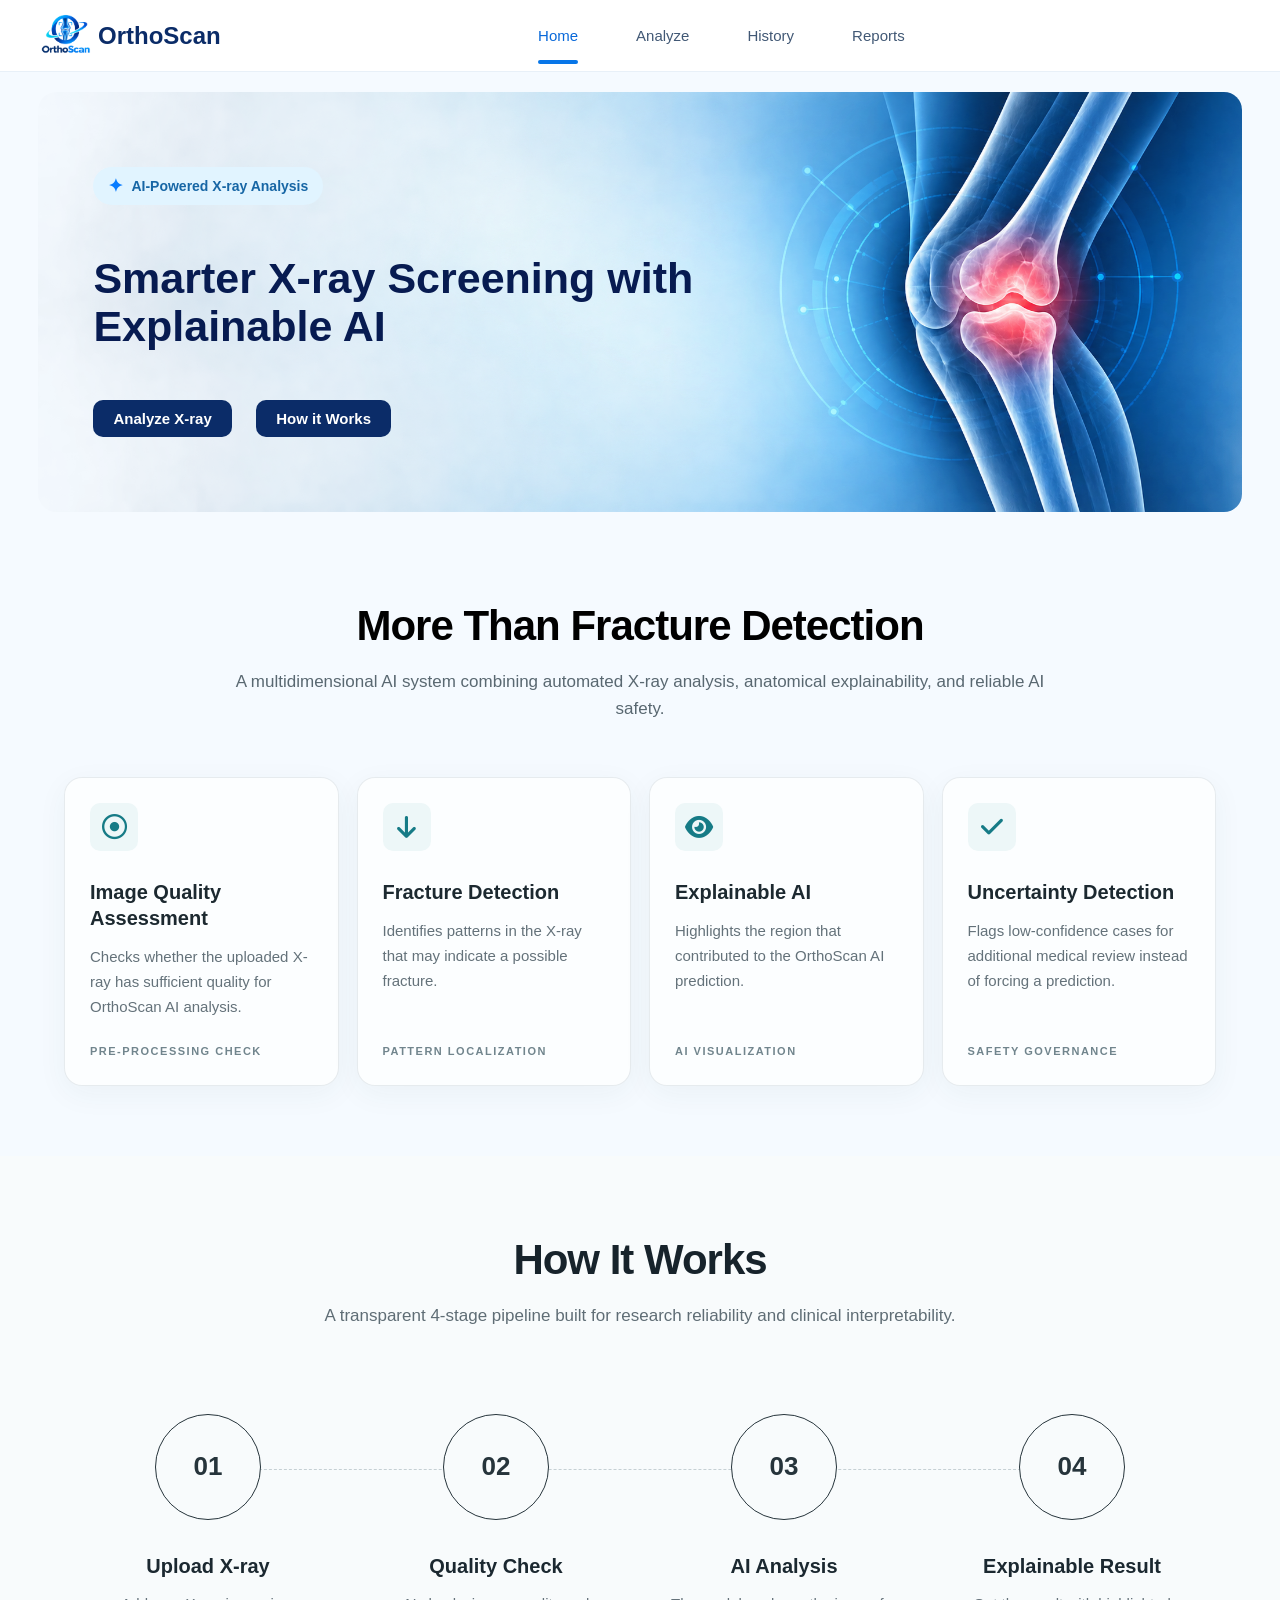
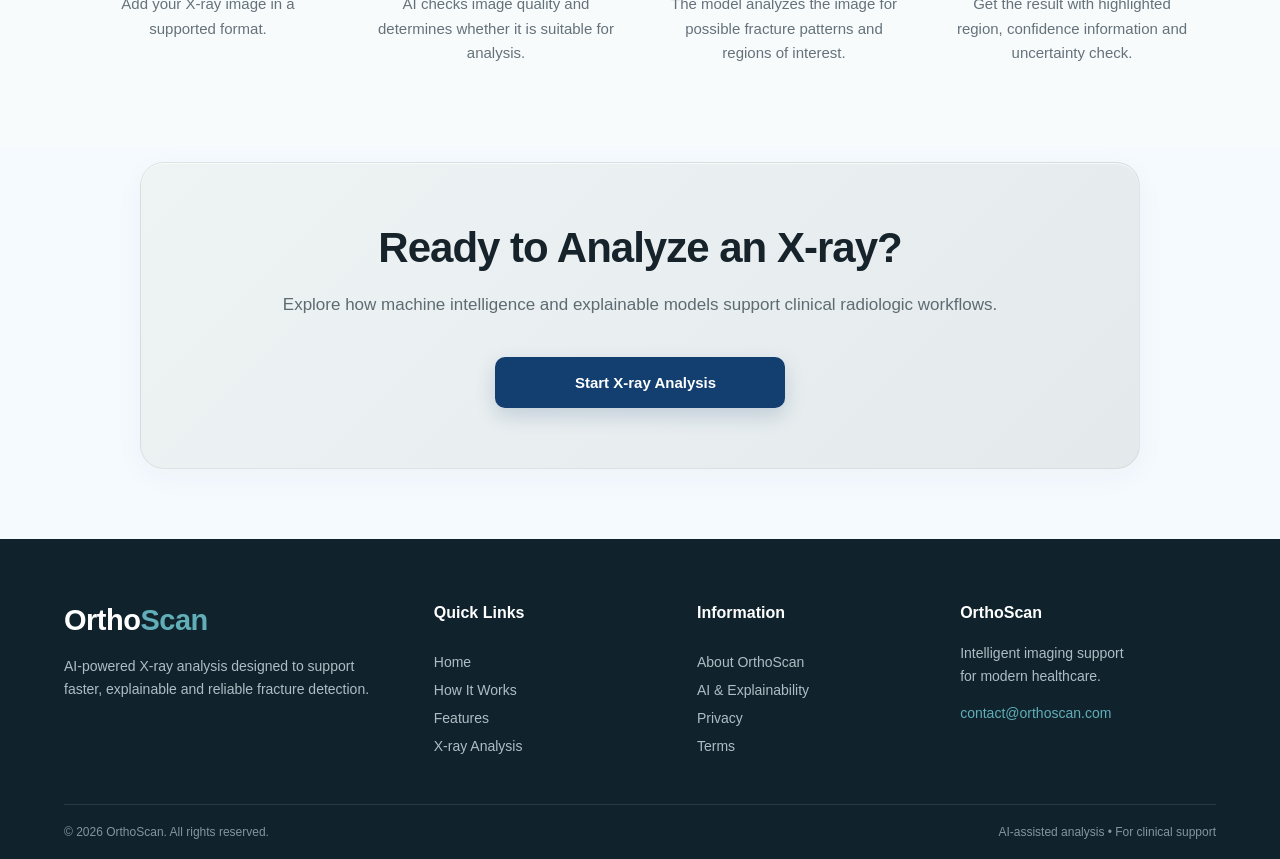
==== index.html @ cf6506e7 "intial project" ====
<!DOCTYPE html>
<html lang="en">
<head>
    <meta charset="UTF-8">
    <meta name="viewport" content="width=device-width, initial-scale=1.0">
    <title>Document</title>
     <link rel="stylesheet" href="https://cdnjs.cloudflare.com/ajax/libs/font-awesome/6.4.0/css/all.min.css" integrity="sha512-iecdLmaskl7CVkqkXNQ/ZH/XLlvWZOJyj7Yy7tcenmpD1ypASozpmT/E0iPtmFIB46ZmdtAc9eNBvH0H/ZpiBw==" crossorigin="anonymous" referrerpolicy="no-referrer" />
   
    <link rel="stylesheet" href="style.css">
</head>
<body>
    <!-- Navbar -->
<header class="navbar">
    <!-- Logo + Name -->
    <a href="#" class="brand">
        <div class="logo">
            <img src="images/logo.png">
        </div>
        <div class="brand-text">
            <h1>OrthoScan</h1>
        </div>
    </a>
    <!-- Navigation -->
    <nav class="nav-links">
        <a href="#" class="nav-link active">
            Home
        </a>
        <a href="#" class="nav-link">
            Analyze
        </a>
        <a href="#" class="nav-link">
            History
        </a>
        <a href="#" class="nav-link">
            Reports
        </a>
    </nav>
    <!-- Right Side -->
    <div class="nav-right">
    </div>
</header>
<section class="hero-section">
    <div class="hero-content">
        <div class="ai-badge">
            <span>✦</span>
            AI-Powered X-ray Analysis
        </div>
        <h1>
            Smarter X-ray Screening with<br>
            Explainable AI
        </h1>
        <div class="btns">
            <button class="btn">Analyze X-ray</button>
            <button class="btn">How it Works</button>
        </div>
    </div>
</section>
<section class="features-section">

  <div class="section-heading">
    <h2>More Than Fracture Detection</h2>
    <p>
      A multidimensional AI system combining automated X-ray analysis,
      anatomical explainability, and reliable AI safety.
    </p>
  </div>

  <div class="features-grid">

    <!-- Card 1 -->
    <div class="feature-card">
      <div class="icon-box">
        <i class="fa-regular fa-circle-dot"></i>
      </div>

      <h3>Image Quality Assessment</h3>

      <p>
        Checks whether the uploaded X-ray has sufficient quality
        for OrthoScan AI analysis.
      </p>

      <span>PRE-PROCESSING CHECK</span>
    </div>

    <!-- Card 2 -->
    <div class="feature-card">
      <div class="icon-box">
        <i class="fa-solid fa-arrow-down"></i>
      </div>

      <h3>Fracture Detection</h3>

      <p>
        Identifies patterns in the X-ray that may indicate
        a possible fracture.
      </p>

      <span>PATTERN LOCALIZATION</span>
    </div>

    <!-- Card 3 -->
    <div class="feature-card">
      <div class="icon-box">
        <i class="fa-solid fa-eye"></i>
      </div>

      <h3>Explainable AI</h3>

      <p>
        Highlights the region that contributed to the
        OrthoScan AI prediction.
      </p>

      <span>AI VISUALIZATION</span>
    </div>

    <!-- Card 4 -->
    <div class="feature-card">
      <div class="icon-box">
        <i class="fa-solid fa-check"></i>
      </div>

      <h3>Uncertainty Detection</h3>

      <p>
        Flags low-confidence cases for additional medical
        review instead of forcing a prediction.
      </p>

      <span>SAFETY GOVERNANCE</span>
    </div>

  </div>

</section>
<section class="how-it-works">

  <div class="how-header">
    <h2>How It Works</h2>
    <p>
      A transparent 4-stage pipeline built for research reliability
      and clinical interpretability.
    </p>
  </div>

  <div class="steps-container">

    <!-- Step 01 -->
    <div class="step">
      <div class="step-number">01</div>

      <h3>Upload X-ray</h3>

      <p>
        Add your X-ray image in a supported format.
      </p>
    </div>

    <!-- Step 02 -->
    <div class="step">
      <div class="step-number">02</div>

      <h3>Quality Check</h3>

      <p>
        AI checks image quality and determines whether
        it is suitable for analysis.
      </p>
    </div>

    <!-- Step 03 -->
    <div class="step">
      <div class="step-number">03</div>

      <h3>AI Analysis</h3>

      <p>
        The model analyzes the image for possible fracture
        patterns and regions of interest.
      </p>
    </div>

    <!-- Step 04 -->
    <div class="step">
      <div class="step-number">04</div>

      <h3>Explainable Result</h3>

      <p>
        Get the result with highlighted region, confidence
        information and uncertainty check.
      </p>
    </div>

  </div>

</section>
<section class="analyze-cta">

  <div class="cta-content">

    <h2>Ready to Analyze an X-ray?</h2>

    <p>
      Explore how machine intelligence and explainable models
      support clinical radiologic workflows.
    </p>

    <a href="#" class="analyze-btn">
      <i data-lucide="file-scan"></i>
      <span>Start X-ray Analysis</span>
    </a>

  </div>

</section>
<footer class="footer">

  <div class="footer-container">

    <!-- Brand -->
    <div class="footer-brand">
      <h2>Ortho<span>Scan</span></h2>

      <p>
        AI-powered X-ray analysis designed to support
        faster, explainable and reliable fracture detection.
      </p>
    </div>


    <!-- Quick Links -->
    <div class="footer-links">
      <h3>Quick Links</h3>

      <a href="#">Home</a>
      <a href="#">How It Works</a>
      <a href="#">Features</a>
      <a href="#">X-ray Analysis</a>
    </div>


    <!-- Information -->
    <div class="footer-links">
      <h3>Information</h3>

      <a href="#">About OrthoScan</a>
      <a href="#">AI & Explainability</a>
      <a href="#">Privacy</a>
      <a href="#">Terms</a>
    </div>


    <!-- Contact -->
    <div class="footer-contact">
      <h3>OrthoScan</h3>

      <p>
        Intelligent imaging support<br>
        for modern healthcare.
      </p>

      <a href="mailto:contact@orthoscan.com">
        contact@orthoscan.com
      </a>
    </div>

  </div>


  <!-- Bottom -->
  <div class="footer-bottom">

    <p>© 2026 OrthoScan. All rights reserved.</p>

    <p>AI-assisted analysis • For clinical support</p>
  </div>
</footer>

<script src="script.js"></script>
</body>
</html>
---- style.css ----
* {
    margin: 0;
    padding: 0;
    box-sizing: border-box;
}
body {
    font-family: 'Segoe UI', Tahoma, Geneva, Verdana, sans-serif;
    background: #f5faff;
}
/* ================= NAVBAR ================= */
.navbar {
    width: 100%;
    height: 72px;
    background: #ffffff;
    display: flex;
    align-items: center;
    justify-content: space-between;
    padding: 0 38px;
    border-bottom: 1px solid #e8f0f8;
}
/* ================= LOGO ================= */
.brand {
    display: flex;
    align-items: center;
    gap: 5px;
    text-decoration: none;
}
.logo img{
    width: 55px;
    height: 55px;
    display: flex;
    align-items: center;
    justify-content: center;
}
.brand-text h1 {
    font-size: 24px;
    line-height: 25px;
    color: #0b2c68;
    font-weight: 750;
}
.brand-text span {
    display: block;
    margin-top: 3px;
    font-size: 12px;
    color: #66809f;
}
/* ================= NAVIGATION ================= */

.nav-links {
    height: 100%;
    margin-right: 30px;
    display: flex;
    align-items: center;
    gap: 38px;
    margin-left: 30px;
}
.nav-link {
    height: 100%;
    display: flex;
    align-items: center;
    gap: 9px;
    position: relative;
    text-decoration: none;
    margin-right: 20px;
    color: #415875;
    font-size: 15px;
    font-weight: 500;
    position: relative;
    text-decoration: none;
}
.nav-link:hover, nav-link:focus {
    color: #0868d9;
}
.nav-link.active {
    color: #0868d9;


}
.nav-link.active::after {
    content: "";
    position: absolute;
    bottom: 7px;
    left: 0;
    right: 0;
    height: 4px;
    border-radius: 5px;
    background: #0876e8;
}
.nav-link.active::after {
        width: 100%;

}
.nav-link span {
    font-size: 21px;
}
/* ================= RIGHT SIDE ================= */
.nav-right {
    display: flex;
    align-items: center;

    gap: 25px;
}
.sun-btn {
    width: 40px;
    height: 40px;
    border: none;
    background: transparent;
    font-size: 24px;
    cursor: pointer;
    color: #16355e;
}
.arrow {
    font-size: 21px;
    color: #526d8c;
    cursor: pointer;
}
/* ================= TABLET ================= */
@media (max-width: 900px) {
    .navbar {
        padding: 0 20px;
    }
    .nav-links {
        gap: 18px;
    }
    .nav-link {
        font-size: 13px;
    }
    .brand-text h1 {
        font-size: 21px;
    }
}
/* ================= MOBILE ================= */
@media (max-width: 700px) {
    .navbar {
        height: 65px;
        padding: 0 15px;
    }
    .logo {
        width: 42px;
        height: 42px;
        font-size: 21px;
    }
    .brand-text h1 {
        font-size: 19px;
    }
    .brand-text span {
        display: none;
    }
    .nav-links {
        display: none;
    }
    .nav-right {
        gap: 8px;
    }
    .sun-btn {
        font-size: 21px;
    }
}
/* ================= SMALL MOBILE ================= */
@media (max-width: 420px) {
    .brand-text h1 {
        font-size: 17px;
    }
}
/* =======HERO SECTION ===========*/
.hero-section {
    width: 94%;
    max-width: 1450px;
    height: 420px;
    margin: 20px auto;
    display: flex;
    align-items: center;
    position: relative;
    overflow: hidden;
    border-radius: 18px;
    background-image: url("images/hero-img.png");
    background-size: cover;
}
/* LEFT CONTENT */
.hero-content {
    width: 55%;
    padding-left: 55px;
    position: relative;
    z-index: 2;
}
/* AI BADGE */
.ai-badge {
    width: fit-content;
    display: flex;
    align-items: center;
    gap: 8px;
    padding: 8px 15px;
    margin-bottom: 20px;
    border-radius: 25px;
    background: #e1f4ff;
    color: #1766a5;
    font-size: 14px;
    font-weight: 600;
}
.ai-badge span {
    color: #087cff;
    font-size: 18px;
}
/* HEADING */

.hero-content h1 {
    margin: 0 0 18px;
    color: #071b51;
    font-size: 43px;
    line-height: 1.1;
    font-weight: 750;
    margin-bottom: 50px;
    margin-top: 50px;
}
.btns{
    gap: 20px;
}
.btn{
    border: none;
    padding:  10px 20px;
    color: white;
    background-color: #0b2c68;
    border-radius: 10px;
    margin-right: 20px;
    font-size: 15px;
    font-weight: 700;
    cursor: pointer;
}

/* ===TABLE==*/
@media (max-width: 1000px) {
    .hero-content {
        padding-left: 35px;
    }
    .hero-content h1 {
        font-size: 36px;
    }
    .hero-features {
        gap: 15px;
    }
    .hero-feature h4 {
        font-size: 11px;
    }
}
/* ===== MOBILE=====*/
@media (max-width: 750px) {
    .hero-section {
        height: auto;
        min-height: 650px;
        flex-direction: column;
    }
    .hero-content {
        width: 100%;
        padding: 35px 25px;
    }
    .hero-content h1 {
        font-size: 34px;
    }
    .hero-text {
        font-size: 15px;
    }
    .hero-features {
        flex-wrap: wrap;
        gap: 18px;
    }
    .hero-feature {
        width: 45%;
    }
    .hero-image {
        width: 100%;
        height: 280px;
        position: relative;
    }
}
/* SMALL MOBILE */
@media (max-width: 480px) {
    .hero-section {
        width: 95%;
    }
    .hero-content {
        padding: 28px 20px;
    }
    .hero-content h1 {
        font-size: 29px;
    }
    .hero-feature {
        width: 100%;
    }
    .hero-image {
        height: 240px;
    }
}

/* Main Section */
.features-section {
  width: 100%;
  padding: 70px 5%;
}

/* Heading */
.section-heading {
  text-align: center;
  max-width: 850px;
  margin: 0 auto 55px;
}

.section-heading h2 {
  font-size: 42px;
  font-weight: 700;
  margin-bottom: 18px;
  letter-spacing: -1px;
}

.section-heading p {
  font-size: 17px;
  line-height: 1.6;
  color: #596871;
}

/* Cards Grid */
.features-grid {
  max-width: 1450px;
  margin: auto;

  display: grid;
  grid-template-columns: repeat(4, 1fr);
  gap: 18px;
}

/* Card */
.feature-card {
  min-height: 200px;
  padding: 25px 25px 28px;
  background: rgba(255, 255, 255, 0.72);
  border: 1px solid rgba(130, 150, 160, 0.18);
  border-radius: 18px;
  box-shadow: 0 8px 30px rgba(40, 70, 80, 0.05);
  display: flex;
  flex-direction: column;
  transition: 0.3s ease;
}

.feature-card:hover {
  transform: translateY(-6px);
  box-shadow: 0 15px 35px rgba(40, 70, 80, 0.10);
}

/* Icon */
.icon-box {
  width: 48px;
  height: 48px;
  display: flex;
  align-items: center;
  justify-content: center;
  margin-bottom: 28px;
  border-radius: 10px;
  background: #edf7f8;
  color: #167b86;
  font-size: 25px;
  font-weight: bold;
}

/* Card Heading */
.feature-card h3 {
  font-size: 20px;
  line-height: 1.3;
  margin-bottom: 14px;
  color: #1c2930;
}

/* Card Description */
.feature-card p {
  font-size: 15px;
  line-height: 1.65;
  color: #64727a;
}

/* Bottom Label */
.feature-card span {
  margin-top: auto;
  padding-top: 25px;
  font-size: 11px;
  font-weight: 700;
  letter-spacing: 1.5px;
  color: #71858d;
}


/* =========================
   TABLET
========================= */

@media (max-width: 1000px) {

  .features-grid {
    grid-template-columns: repeat(2, 1fr);
  }

  .section-heading h2 {
    font-size: 36px;
  }

}


/* =========================
   MOBILE
========================= */

@media (max-width: 600px) {

  .features-section {
    padding: 50px 18px;
  }

  .section-heading {
    margin-bottom: 35px;
  }

  .section-heading h2 {
    font-size: 29px;
    line-height: 1.2;
  }

  .section-heading p {
    font-size: 14px;
    line-height: 1.6;
  }

  .features-grid {
    grid-template-columns: 1fr;
    gap: 15px;
  }

  .feature-card {
    min-height: 300px;
    padding: 25px;
  }

  .feature-card h3 {
    font-size: 19px;
  }

  .feature-card p {
    font-size: 14px;
  }

}
/* =========================
   HOW IT WORKS
========================= */

.how-it-works {
  width: 100%;
  padding: 80px 5%;
  background: #f8fbfc;
  overflow: hidden;
}


/* =========================
   HEADER
========================= */

.how-header {
  max-width: 900px;
  margin: 0 auto 85px;
  text-align: center;
}

.how-header h2 {
  margin: 0 0 18px;

  font-size: 42px;
  font-weight: 700;

  color: #17232b;
  letter-spacing: -1px;
}

.how-header p {
  margin: 0;

  font-size: 17px;
  line-height: 1.6;

  color: #5f6d75;
}


/* =========================
   STEPS
========================= */

.steps-container {
  max-width: 1450px;
  margin: auto;

  display: grid;
  grid-template-columns: repeat(4, 1fr);

  position: relative;
}


/* Connecting Line */

.steps-container::before {
  content: "";

  position: absolute;

  top: 55px;
  left: 10%;
  right: 10%;

  border-top: 1px dashed #c6d0d4;

  z-index: 0;
}


/* =========================
   STEP
========================= */

.step {
  position: relative;
  z-index: 1;

  text-align: center;

  padding: 0 25px;
}


/* Number Circle */

.step-number {
  width: 106px;
  height: 106px;

  margin: 0 auto 35px;

  border: 1.5px solid #26343b;

  border-radius: 50%;

  background: #f8fbfc;

  display: flex;
  align-items: center;
  justify-content: center;

  font-size: 26px;
  font-weight: 600;

  color: #26343b;
}


/* Step Heading */

.step h3 {
  margin: 0 0 14px;

  font-size: 20px;
  font-weight: 600;

  color: #1b2830;
}


/* Step Description */

.step p {
  max-width: 300px;
  margin: 0 auto;

  font-size: 15px;
  line-height: 1.65;

  color: #65727a;
}


/* =========================
   TABLET
========================= */

@media (max-width: 1000px) {

  .how-it-works {
    padding: 30px 4%;
  }

  .how-header {
    margin-bottom: 30pxpx;
  }

  .how-header h2 {
    font-size: 36px;
  }

  .steps-container {
    grid-template-columns: repeat(2, 1fr);
    gap: 60px 20px;
  }

  .steps-container::before {
    display: none;
  }

  .step-number {
    width: 90px;
    height: 90px;

    font-size: 23px;
  }

}


/* =========================
   MOBILE
========================= */

@media (max-width: 600px) {

  .how-it-works {
    padding: 55px 20px;
  }

  .how-header {
    margin-bottom: 50px;
  }

  .how-header h2 {
    font-size: 30px;
    letter-spacing: -0.5px;
  }

  .how-header p {
    font-size: 14px;
    line-height: 1.6;
  }

  .steps-container {
    grid-template-columns: 1fr;
    gap: 48px;
  }

  .step {
    padding: 0 10px;
  }

  .step-number {
    width: 82px;
    height: 82px;

    margin-bottom: 25px;

    font-size: 21px;
  }

  .step h3 {
    font-size: 19px;
  }

  .step p {
    max-width: 330px;
    font-size: 14px;
  }

}
/* =========================
   ANALYZE CTA
========================= */

.analyze-cta {
  width: 100%;
  padding: 16px 4% 0;
  display:flex;
  justify-content: center;
  align-items: center;
}

.cta-content {
  width: 1000px;
  min-height: 200px;
  border-radius: 24px;
  background: linear-gradient(
    135deg,
    #eef3f4,
    #e4eaec
  );

  border: 1px solid rgba(100, 120, 125, 0.12);

  display: flex;
  flex-direction: column;
  align-items: center;
  justify-content: center;

  text-align: center;

  padding: 60px 25px;

  box-shadow:
    inset 0 1px 0 rgba(255,255,255,0.7),
    0 8px 30px rgba(40, 60, 70, 0.04);
}


/* Heading */

.cta-content h2 {
  margin: 0 0 18px;

  font-size: 42px;
  line-height: 1.2;

  font-weight: 700;

  color: #17232b;

  letter-spacing: -1px;
}


/* Description */

.cta-content p {
  max-width: 760px;

  margin: 0 0 38px;

  font-size: 17px;
  line-height: 1.6;

  color: #5d6b72;
}


/* Button */

.analyze-btn {
  display: inline-flex;
  align-items: center;
  justify-content: center;
  gap: 11px;

  min-width: 290px;

  padding: 17px 28px;

  border-radius: 10px;

  background: #123f70;
  color: #ffffff;

  text-decoration: none;

  font-size: 15px;
  font-weight: 600;

  transition: all 0.25s ease;

  box-shadow:
    0 8px 20px rgba(18, 63, 112, 0.18);
}


/* Icon */

.analyze-btn svg {
  width: 20px;
  height: 20px;

  stroke-width: 2;
}


/* Hover */

.analyze-btn:hover {
  background: #0d3159;

  transform: translateY(-2px);

  box-shadow:
    0 12px 25px rgba(18, 63, 112, 0.25);
}


/* =========================
   TABLET
========================= */

@media (max-width: 900px) {

  .cta-content {
    min-height: 360px;
  }

  .cta-content h2 {
    font-size: 36px;
  }

  .cta-content p {
    max-width: 650px;
    font-size: 16px;
  }

}


/* =========================
   MOBILE
========================= */

@media (max-width: 600px) {

  .analyze-cta {
    padding: 12px 15px 0;
  }

  .cta-content {
    min-height: 340px;

    padding: 45px 20px;

    border-radius: 20px;
  }

  .cta-content h2 {
    font-size: 29px;
    line-height: 1.25;

    letter-spacing: -0.5px;
  }

  .cta-content p {
    font-size: 14px;
    line-height: 1.6;

    margin-bottom: 30px;
  }

  .analyze-btn {
    width: 100%;
    max-width: 280px;

    min-width: 0;

    padding: 15px 20px;

    font-size: 14px;
    cursor: pointer;
  }

}
/* =========================
   FOOTER
========================= */

.footer {
  margin-top: 70px;

  background: #10232d;
  color: #ffffff;

  padding: 65px 5% 0;
}


/* Main Footer */

.footer-container {
  max-width: 1400px;
  margin: auto;

  display: grid;
  grid-template-columns: 1.5fr 1fr 1fr 1.2fr;

  gap: 50px;

  padding-bottom: 50px;
}


/* Brand */

.footer-brand h2 {
  margin: 0 0 18px;

  font-size: 29px;
  font-weight: 700;

  letter-spacing: -0.5px;
}

.footer-brand h2 span {
  color: #61aeb8;
}

.footer-brand p {
  max-width: 350px;

  margin: 0;

  color: #aebdc3;

  font-size: 14px;
  line-height: 1.7;
}


/* Headings */

.footer-links h3,
.footer-contact h3 {
  margin: 0 0 20px;

  font-size: 16px;
  font-weight: 600;
}


/* Links */

.footer-links {
  display: flex;
  flex-direction: column;
  gap: 12px;
}

.footer-links a {
  width: fit-content;

  color: #aebdc3;

  text-decoration: none;

  font-size: 14px;

  transition: 0.2s ease;
}

.footer-links a:hover {
  color: #ffffff;
  transform: translateX(3px);
}


/* Contact */

.footer-contact p {
  margin: 0 0 15px;

  color: #aebdc3;

  font-size: 14px;
  line-height: 1.7;
}

.footer-contact a {
  color: #61aeb8;

  font-size: 14px;

  text-decoration: none;
}

.footer-contact a:hover {
  color: #ffffff;
}


/* Bottom */

.footer-bottom {
  max-width: 1400px;
  margin: auto;

  padding: 20px 0;

  border-top: 1px solid rgba(255,255,255,0.1);

  display: flex;
  align-items: center;
  justify-content: space-between;

  gap: 20px;
}

.footer-bottom p {
  margin: 0;

  color: #83959d;

  font-size: 12px;
}


/* =========================
   TABLET
========================= */

@media (max-width: 900px) {

  .footer-container {
    grid-template-columns: 1fr 1fr;

    gap: 40px;
  }

}


/* =========================
   MOBILE
========================= */

@media (max-width: 600px) {

  .footer {
    margin-top: 50px;

    padding: 50px 25px 0;
  }

  .footer-container {
    grid-template-columns: 1fr;

    gap: 35px;

    padding-bottom: 35px;
  }

  .footer-brand p {
    max-width: 100%;
  }

  .footer-bottom {
    flex-direction: column;

    align-items: flex-start;

    gap: 8px;
  }

}
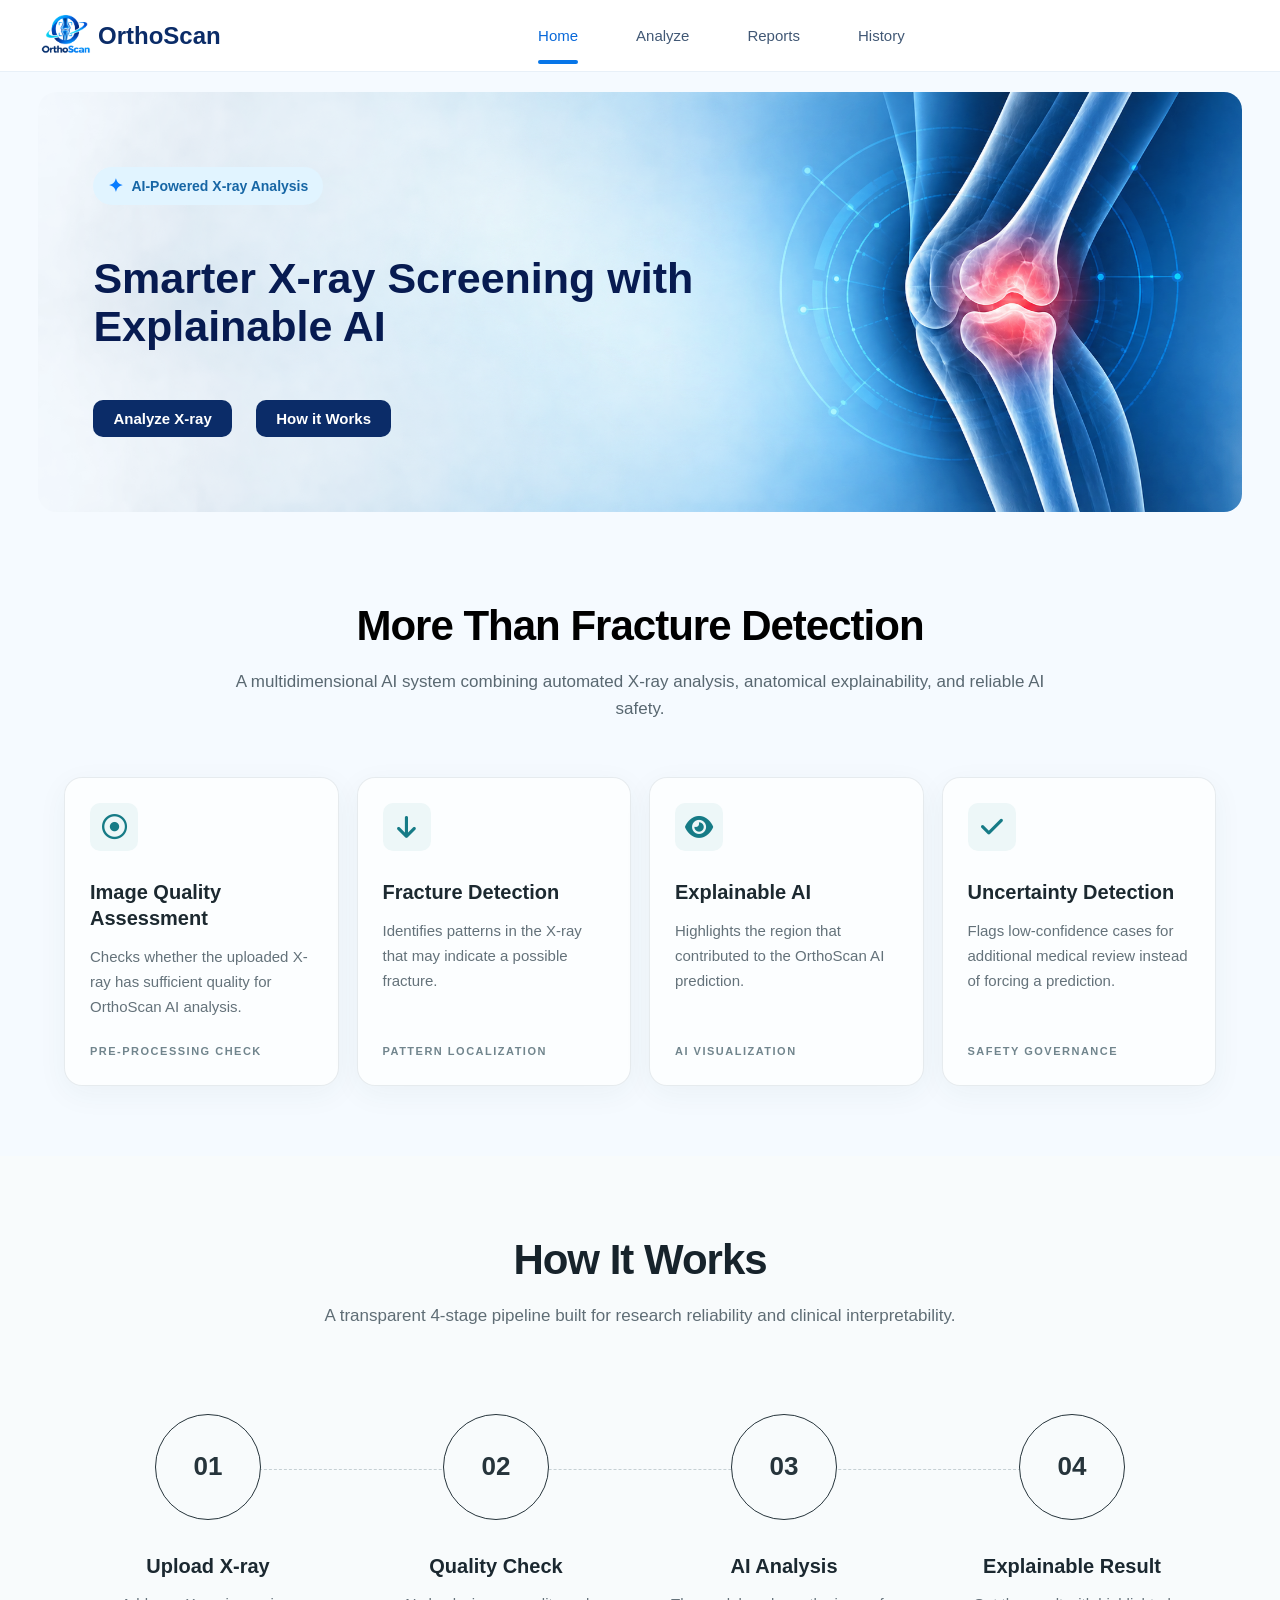
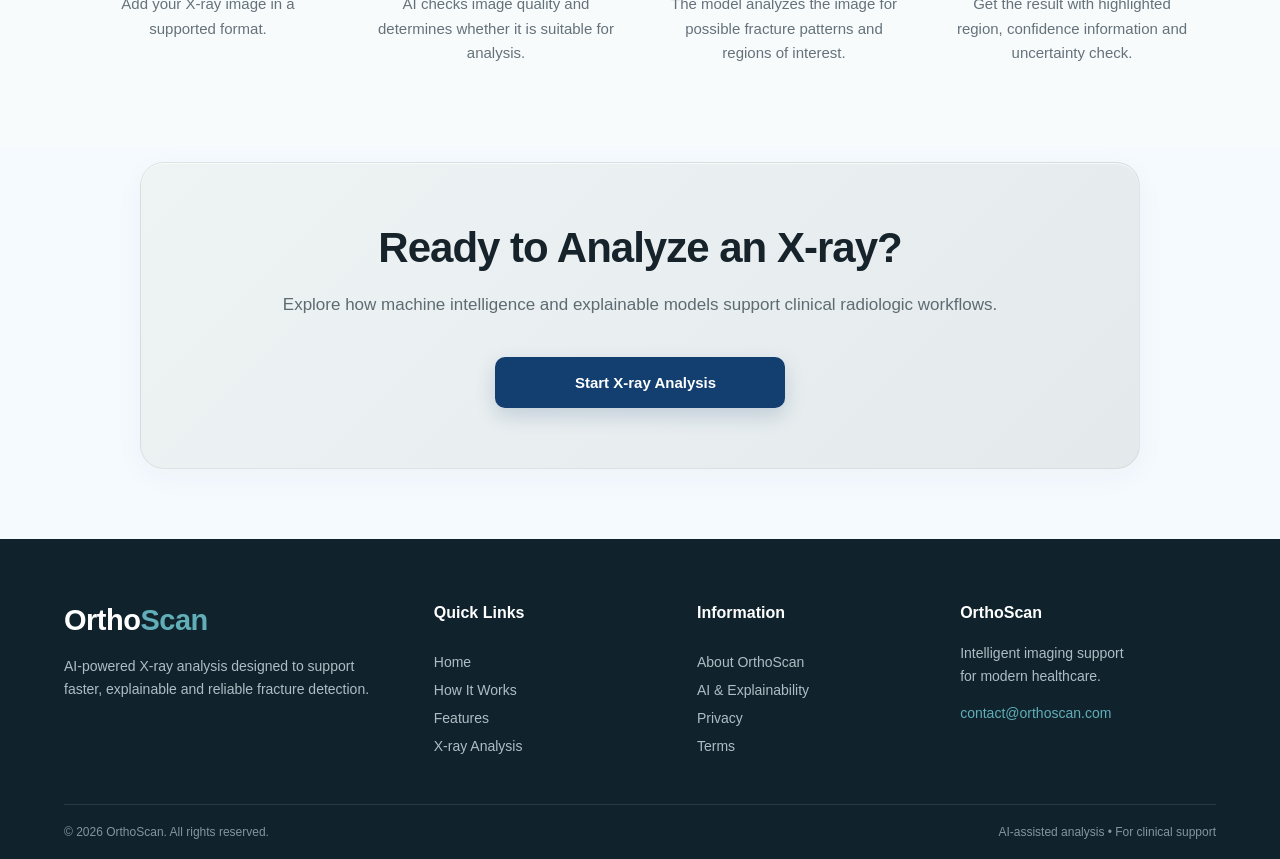
==== commit 0826a02f: "code is update" ====
--- a/index.html
+++ b/index.html
@@ -25,14 +25,14 @@
         <a href="#" class="nav-link active">
             Home
         </a>
-        <a href="#" class="nav-link">
+        <a href="./Analysis.html">
             Analyze
         </a>
-        <a href="#" class="nav-link">
+        <a href="report.html">
+            Reports
+        </a>
+        <a href="history.html" >
             History
-        </a>
-        <a href="#" class="nav-link">
-            Reports
         </a>
     </nav>
     <!-- Right Side -->
@@ -50,9 +50,10 @@
             Explainable AI
         </h1>
         <div class="btns">
-            <button class="btn">Analyze X-ray</button>
-            <button class="btn">How it Works</button>
-        </div>
+            <button class="btn" onclick="window.location.href='Analysis.html'">Analyze X-ray</button>
+          <a href="#working">  <button class="btn">How it Works</button>
+  </a>
+          </div>
     </div>
 </section>
 <section class="features-section">
@@ -79,7 +80,6 @@
         Checks whether the uploaded X-ray has sufficient quality
         for OrthoScan AI analysis.
       </p>
-
       <span>PRE-PROCESSING CHECK</span>
     </div>
 
@@ -134,9 +134,9 @@
   </div>
 
 </section>
-<section class="how-it-works">
-
-  <div class="how-header">
+<section class="how-it-works" id="working">
+
+  <div class="how-header" >
     <h2>How It Works</h2>
     <p>
       A transparent 4-stage pipeline built for research reliability
@@ -207,7 +207,7 @@
       support clinical radiologic workflows.
     </p>
 
-    <a href="#" class="analyze-btn">
+    <a href="Analysis.html" class="analyze-btn">
       <i data-lucide="file-scan"></i>
       <span>Start X-ray Analysis</span>
     </a>
@@ -267,17 +267,12 @@
     </div>
 
   </div>
-
-
   <!-- Bottom -->
   <div class="footer-bottom">
-
     <p>© 2026 OrthoScan. All rights reserved.</p>
-
     <p>AI-assisted analysis • For clinical support</p>
   </div>
 </footer>
-
 <script src="script.js"></script>
 </body>
 </html>
--- a/style.css
+++ b/style.css
@@ -54,7 +54,7 @@
     gap: 38px;
     margin-left: 30px;
 }
-.nav-link {
+.nav-links a {
     height: 100%;
     display: flex;
     align-items: center;
@@ -344,7 +344,6 @@
   transform: translateY(-6px);
   box-shadow: 0 15px 35px rgba(40, 70, 80, 0.10);
 }
-
 /* Icon */
 .icon-box {
   width: 48px;
@@ -384,63 +383,43 @@
   letter-spacing: 1.5px;
   color: #71858d;
 }
-
-
-/* =========================
-   TABLET
-========================= */
-
+/* =========================TABLET========================= */
 @media (max-width: 1000px) {
-
   .features-grid {
     grid-template-columns: repeat(2, 1fr);
   }
-
   .section-heading h2 {
     font-size: 36px;
   }
 
 }
-
-
-/* =========================
-   MOBILE
-========================= */
-
+/* ========================= MOBILE========================= */
 @media (max-width: 600px) {
-
   .features-section {
     padding: 50px 18px;
   }
-
   .section-heading {
     margin-bottom: 35px;
   }
-
   .section-heading h2 {
     font-size: 29px;
     line-height: 1.2;
   }
-
   .section-heading p {
     font-size: 14px;
     line-height: 1.6;
   }
-
   .features-grid {
     grid-template-columns: 1fr;
     gap: 15px;
   }
-
   .feature-card {
     min-height: 300px;
     padding: 25px;
   }
-
   .feature-card h3 {
     font-size: 19px;
   }
-
   .feature-card p {
     font-size: 14px;
   }
@@ -470,147 +449,92 @@
 
 .how-header h2 {
   margin: 0 0 18px;
-
   font-size: 42px;
   font-weight: 700;
-
   color: #17232b;
   letter-spacing: -1px;
 }
 
 .how-header p {
   margin: 0;
-
   font-size: 17px;
   line-height: 1.6;
-
   color: #5f6d75;
 }
-
-
-/* =========================
-   STEPS
-========================= */
-
+/* ========================= STEPS========================= */
 .steps-container {
   max-width: 1450px;
   margin: auto;
-
   display: grid;
   grid-template-columns: repeat(4, 1fr);
-
   position: relative;
 }
-
-
 /* Connecting Line */
-
 .steps-container::before {
   content: "";
-
   position: absolute;
-
   top: 55px;
   left: 10%;
   right: 10%;
-
   border-top: 1px dashed #c6d0d4;
-
   z-index: 0;
 }
-
-
-/* =========================
-   STEP
-========================= */
-
+/* ========================= STEP========================= */
 .step {
   position: relative;
   z-index: 1;
-
   text-align: center;
-
   padding: 0 25px;
 }
-
-
 /* Number Circle */
-
 .step-number {
   width: 106px;
   height: 106px;
-
   margin: 0 auto 35px;
-
   border: 1.5px solid #26343b;
-
   border-radius: 50%;
-
   background: #f8fbfc;
-
   display: flex;
   align-items: center;
   justify-content: center;
-
   font-size: 26px;
   font-weight: 600;
-
   color: #26343b;
 }
-
-
 /* Step Heading */
-
 .step h3 {
   margin: 0 0 14px;
-
   font-size: 20px;
   font-weight: 600;
-
   color: #1b2830;
 }
-
-
 /* Step Description */
-
 .step p {
   max-width: 300px;
   margin: 0 auto;
-
   font-size: 15px;
   line-height: 1.65;
-
   color: #65727a;
 }
-
-
-/* =========================
-   TABLET
-========================= */
+/* ========================= TABLET========================= */
 
 @media (max-width: 1000px) {
-
   .how-it-works {
     padding: 30px 4%;
   }
-
   .how-header {
     margin-bottom: 30pxpx;
   }
-
   .how-header h2 {
     font-size: 36px;
   }
-
   .steps-container {
     grid-template-columns: repeat(2, 1fr);
     gap: 60px 20px;
   }
-
   .steps-container::before {
     display: none;
   }
-
   .step-number {
     width: 90px;
     height: 90px;
@@ -619,22 +543,14 @@
   }
 
 }
-
-
-/* =========================
-   MOBILE
-========================= */
-
+/* =========================  MOBILE========================= */
 @media (max-width: 600px) {
-
   .how-it-works {
     padding: 55px 20px;
   }
-
   .how-header {
     margin-bottom: 50px;
   }
-
   .how-header h2 {
     font-size: 30px;
     letter-spacing: -0.5px;
@@ -649,34 +565,24 @@
     grid-template-columns: 1fr;
     gap: 48px;
   }
-
   .step {
     padding: 0 10px;
   }
-
   .step-number {
     width: 82px;
     height: 82px;
-
     margin-bottom: 25px;
-
     font-size: 21px;
   }
-
   .step h3 {
     font-size: 19px;
   }
-
   .step p {
     max-width: 330px;
     font-size: 14px;
   }
-
-}
-/* =========================
-   ANALYZE CTA
-========================= */
-
+}
+/* ========================= ANALYZE CTA========================= */
 .analyze-cta {
   width: 100%;
   padding: 16px 4% 0;
@@ -684,7 +590,6 @@
   justify-content: center;
   align-items: center;
 }
-
 .cta-content {
   width: 1000px;
   min-height: 200px;
@@ -696,239 +601,150 @@
   );
 
   border: 1px solid rgba(100, 120, 125, 0.12);
-
   display: flex;
   flex-direction: column;
   align-items: center;
   justify-content: center;
-
   text-align: center;
-
   padding: 60px 25px;
-
   box-shadow:
     inset 0 1px 0 rgba(255,255,255,0.7),
     0 8px 30px rgba(40, 60, 70, 0.04);
 }
-
-
 /* Heading */
-
 .cta-content h2 {
   margin: 0 0 18px;
-
   font-size: 42px;
   line-height: 1.2;
-
   font-weight: 700;
-
   color: #17232b;
-
   letter-spacing: -1px;
 }
-
-
 /* Description */
-
 .cta-content p {
   max-width: 760px;
-
   margin: 0 0 38px;
-
   font-size: 17px;
   line-height: 1.6;
-
   color: #5d6b72;
 }
-
-
 /* Button */
-
 .analyze-btn {
   display: inline-flex;
   align-items: center;
   justify-content: center;
   gap: 11px;
-
   min-width: 290px;
-
   padding: 17px 28px;
-
   border-radius: 10px;
-
   background: #123f70;
   color: #ffffff;
-
   text-decoration: none;
-
   font-size: 15px;
   font-weight: 600;
-
   transition: all 0.25s ease;
-
   box-shadow:
     0 8px 20px rgba(18, 63, 112, 0.18);
 }
-
-
 /* Icon */
-
 .analyze-btn svg {
   width: 20px;
   height: 20px;
-
   stroke-width: 2;
 }
-
-
 /* Hover */
-
 .analyze-btn:hover {
   background: #0d3159;
-
   transform: translateY(-2px);
-
   box-shadow:
     0 12px 25px rgba(18, 63, 112, 0.25);
 }
-
-
-/* =========================
-   TABLET
-========================= */
-
+/* ========================= TABLET========================= */
 @media (max-width: 900px) {
-
   .cta-content {
     min-height: 360px;
   }
-
   .cta-content h2 {
     font-size: 36px;
   }
-
   .cta-content p {
     max-width: 650px;
     font-size: 16px;
   }
 
 }
-
-
-/* =========================
-   MOBILE
-========================= */
-
+/* ========================= MOBILE========================= */
 @media (max-width: 600px) {
-
   .analyze-cta {
     padding: 12px 15px 0;
   }
-
   .cta-content {
     min-height: 340px;
-
     padding: 45px 20px;
-
     border-radius: 20px;
   }
-
   .cta-content h2 {
     font-size: 29px;
     line-height: 1.25;
-
     letter-spacing: -0.5px;
   }
-
   .cta-content p {
     font-size: 14px;
     line-height: 1.6;
-
     margin-bottom: 30px;
   }
-
   .analyze-btn {
     width: 100%;
     max-width: 280px;
-
     min-width: 0;
-
     padding: 15px 20px;
-
     font-size: 14px;
     cursor: pointer;
   }
 
 }
-/* =========================
-   FOOTER
-========================= */
-
+/* =========================FOOTER========================= */
 .footer {
   margin-top: 70px;
-
   background: #10232d;
   color: #ffffff;
-
   padding: 65px 5% 0;
 }
-
-
 /* Main Footer */
-
 .footer-container {
   max-width: 1400px;
   margin: auto;
-
   display: grid;
   grid-template-columns: 1.5fr 1fr 1fr 1.2fr;
-
   gap: 50px;
-
   padding-bottom: 50px;
 }
 
-
 /* Brand */
-
 .footer-brand h2 {
   margin: 0 0 18px;
-
   font-size: 29px;
   font-weight: 700;
-
   letter-spacing: -0.5px;
 }
-
 .footer-brand h2 span {
   color: #61aeb8;
 }
-
 .footer-brand p {
   max-width: 350px;
-
   margin: 0;
-
   color: #aebdc3;
-
   font-size: 14px;
   line-height: 1.7;
 }
-
-
 /* Headings */
-
 .footer-links h3,
 .footer-contact h3 {
   margin: 0 0 20px;
-
   font-size: 16px;
   font-weight: 600;
 }
-
-
 /* Links */
-
 .footer-links {
   display: flex;
   flex-direction: column;
@@ -937,117 +753,73 @@
 
 .footer-links a {
   width: fit-content;
-
   color: #aebdc3;
-
   text-decoration: none;
-
   font-size: 14px;
-
   transition: 0.2s ease;
 }
-
 .footer-links a:hover {
   color: #ffffff;
   transform: translateX(3px);
 }
-
-
 /* Contact */
-
 .footer-contact p {
   margin: 0 0 15px;
-
   color: #aebdc3;
-
   font-size: 14px;
   line-height: 1.7;
 }
-
 .footer-contact a {
   color: #61aeb8;
-
   font-size: 14px;
-
   text-decoration: none;
 }
 
 .footer-contact a:hover {
   color: #ffffff;
 }
-
-
 /* Bottom */
-
 .footer-bottom {
   max-width: 1400px;
   margin: auto;
-
   padding: 20px 0;
-
   border-top: 1px solid rgba(255,255,255,0.1);
-
   display: flex;
   align-items: center;
   justify-content: space-between;
-
   gap: 20px;
 }
 
 .footer-bottom p {
   margin: 0;
-
   color: #83959d;
-
   font-size: 12px;
 }
-
-
-/* =========================
-   TABLET
-========================= */
-
+/* ========================= TABLET========================= */
 @media (max-width: 900px) {
-
   .footer-container {
     grid-template-columns: 1fr 1fr;
-
     gap: 40px;
   }
-
-}
-
-
-/* =========================
-   MOBILE
-========================= */
-
+}
+/* ========================= MOBILE========================= */
 @media (max-width: 600px) {
-
   .footer {
     margin-top: 50px;
-
     padding: 50px 25px 0;
   }
-
   .footer-container {
     grid-template-columns: 1fr;
-
     gap: 35px;
-
     padding-bottom: 35px;
   }
-
   .footer-brand p {
     max-width: 100%;
   }
-
   .footer-bottom {
     flex-direction: column;
-
     align-items: flex-start;
-
     gap: 8px;
   }
 
-}+}
